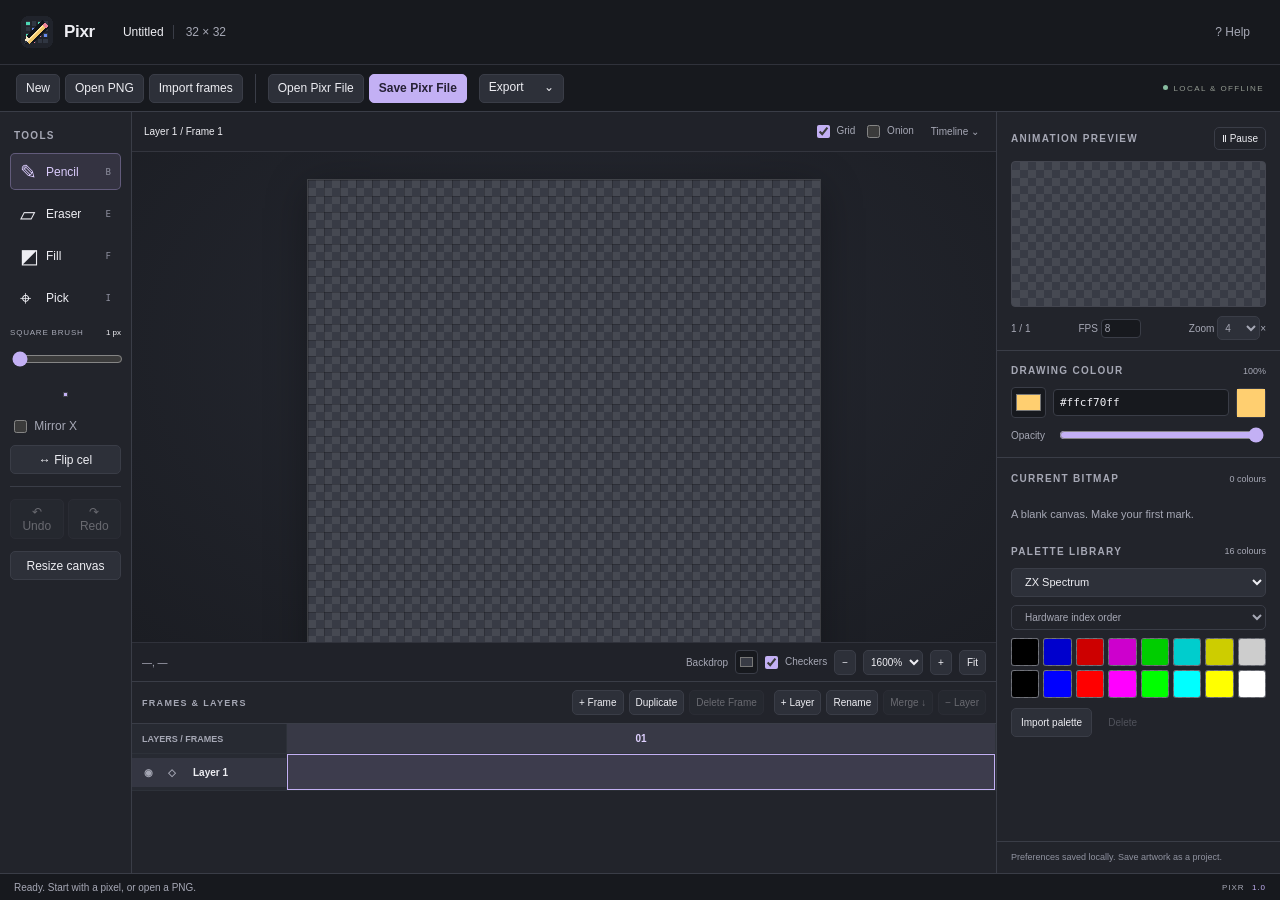
==== index.html @ 6c99c79f "pixr" ====
<!doctype html>
<html lang="en">
<head>
  <meta charset="utf-8">
  <meta name="viewport" content="width=device-width, initial-scale=1">
  <meta name="description" content="A portable, offline pixel-art and sprite-animation editor.">
  <meta name="theme-color" content="#17191e">
  <meta name="color-scheme" content="dark">
  <meta name="apple-mobile-web-app-capable" content="yes">
  <meta name="apple-mobile-web-app-title" content="Pixr">
  <meta name="apple-mobile-web-app-status-bar-style" content="black-translucent">
  <meta http-equiv="Content-Security-Policy" content="default-src 'none'; script-src 'self'; style-src 'self' 'unsafe-inline'; img-src 'self' blob: data:; manifest-src 'self'; connect-src 'none'; object-src 'none'; base-uri 'none'; form-action 'none'">
  <title>Pixr</title>
  <link rel="icon" type="image/svg+xml" href="assets/pixr-icon.svg">
  <link rel="apple-touch-icon" sizes="180x180" href="assets/apple-touch-icon.png">
  <link rel="manifest" href="manifest.webmanifest">
  <link rel="stylesheet" href="style.css">
  <script defer src="js/core.js"></script>
  <script defer src="js/palettes.js"></script>
  <script defer src="js/png.js"></script>
  <script defer src="js/files.js"></script>
  <script defer src="js/app.js"></script>
</head>
<body>
  <header class="app-header">
    <div class="brand"><img src="assets/pixr-icon.svg" width="34" height="34" alt=""><span>Pixr</span></div>
    <div class="document-title"><span id="document-name">Untitled</span><span id="dirty" title="Unsaved changes" hidden>●</span><span id="dimensions">32 × 32</span></div>
    <button id="help" class="quiet" title="Controls and keyboard shortcuts">? <span>Help</span></button>
  </header>
  <nav class="filebar" aria-label="Files and export">
    <div class="button-group"><button id="new">New</button><button id="open-png">Open PNG</button><button id="import-frames">Import frames</button></div>
    <div class="button-group"><button id="open-project" title="Open an editable Pixr file">Open Pixr File</button><button id="save-project" class="primary" title="Save this editable document as a Pixr file">Save Pixr File</button></div>
    <details class="export-menu" id="export-menu"><summary>Export <span aria-hidden="true">⌄</span></summary><div class="menu"><button id="export-png">Current frame · PNG</button><button id="export-sheet">Animation · PNG sheet</button><button id="export-palette">Selected palette · JSON</button></div></details>
    <span class="offline"><span></span>LOCAL & OFFLINE</span>
  </nav>
  <main>
    <aside class="tools panel" aria-label="Drawing tools">
      <h2>TOOLS</h2>
      <div class="tool-list" role="group" aria-label="Active tool">
        <button data-tool="pencil" title="Pencil (B)" aria-pressed="true"><span aria-hidden="true">✎</span>Pencil<kbd>B</kbd></button>
        <button data-tool="eraser" title="Eraser (E)" aria-pressed="false"><span aria-hidden="true">▱</span>Eraser<kbd>E</kbd></button>
        <button data-tool="fill" title="Flood fill (F)" aria-pressed="false"><span aria-hidden="true">◩</span>Fill<kbd>F</kbd></button>
        <button data-tool="picker" title="Eyedropper (I), or hold Alt"><span aria-hidden="true">⌖</span>Pick<kbd>I</kbd></button>
      </div>
      <label class="brush-label" for="brush">SQUARE BRUSH <output id="brush-value">1 px</output></label>
      <input id="brush" aria-label="Square brush size" type="range" min="1" max="8" value="1">
      <div class="brush-sample"><span id="brush-sample"></span></div>
      <div class="tool-options"><label><input type="checkbox" id="mirror"> Mirror X</label><button id="flip" title="Flip the active cel horizontally (H)">↔ Flip cel</button></div>
      <hr>
      <div class="undo-row"><button id="undo" title="Undo (⌘/Ctrl Z)">↶ Undo</button><button id="redo" title="Redo (⌘/Ctrl Shift Z)">↷ Redo</button></div>
      <button id="resize">Resize canvas</button>
    </aside>
    <section class="workspace" aria-label="Pixel editor">
      <div class="workspace-bar"><div class="workspace-label"><span id="cel-label">Layer 1 / Frame 1</span><span id="layer-state"></span></div><label><input type="checkbox" id="grid" checked> Grid</label><label><input type="checkbox" id="onion"> Onion</label><button id="timeline-toggle" class="quiet" aria-expanded="true">Timeline ⌄</button></div>
      <div id="stage" tabindex="0" aria-label="Drawing area. Use the mouse to paint; keyboard shortcuts are listed in Help.">
        <div id="surface" class="checker" role="img" aria-label="Pixel artwork">
          <canvas id="art" width="32" height="32"></canvas><div id="pixel-grid"></div><div id="brush-cursor" hidden></div><div id="mirror-cursor" hidden></div>
        </div>
      </div>
      <div class="viewbar"><span id="coordinates">—, —</span><span class="spacer"></span><label for="background">Backdrop</label><input type="color" id="background" value="#383b45" title="Transparency display colour"><label><input type="checkbox" id="checker" checked> Checkers</label><button id="zoom-out" title="Zoom out (−)">−</button><label class="sr-only" for="zoom">Canvas zoom</label><select id="zoom"></select><button id="zoom-in" title="Zoom in (+)">+</button><button id="fit" title="Fit canvas to editing area">Fit</button></div>
    </section>
    <aside class="inspector panel" aria-label="Preview and palettes">
      <section class="preview-panel"><div class="section-title"><h2>ANIMATION PREVIEW</h2><button id="play" aria-pressed="true" title="Play or pause (Space)">Ⅱ Pause</button></div><div id="preview-viewport" class="checker"><canvas id="preview" width="32" height="32" aria-label="Animation preview"></canvas></div><div class="preview-controls"><span id="preview-frame">1 / 1</span><label>FPS <input id="fps" type="number" min="1" max="60" value="8"></label><label>Zoom <select id="preview-zoom"><option>1</option><option>2</option><option selected>4</option><option>6</option><option>8</option><option>12</option><option>16</option></select>×</label></div></section>
      <section class="color-panel"><div class="section-title"><h2>DRAWING COLOUR</h2><span id="color-alpha">100%</span></div><div class="color-inputs"><input id="color-picker" type="color" value="#ffcf70" aria-label="Drawing colour picker"><input id="hex" type="text" value="#ffcf70ff" spellcheck="false" maxlength="9" aria-label="Hex drawing colour" title="#RGB, #RGBA, #RRGGBB or #RRGGBBAA"><span id="selected-color" class="checker"></span></div><label class="alpha-label">Opacity <input id="alpha" type="range" min="0" max="255" value="255"></label></section>
      <div class="palette-area"><section><div class="section-title"><h2>CURRENT BITMAP</h2><span id="used-count">0 colours</span></div><div id="bitmap-palette" class="swatches" aria-label="Colours in the visible frame"></div><p id="bitmap-empty" class="muted">A blank canvas. Make your first mark.</p><button id="bitmap-more" class="quiet" hidden>Show all colours</button></section>
      <section class="library"><div class="section-title"><h2>PALETTE LIBRARY</h2><span id="library-count"></span></div><label class="sr-only" for="palette-select">Palette library</label><select id="palette-select"></select><label class="sr-only" for="arrangement">Palette arrangement</label><select id="arrangement"><option value="hardware">Hardware index order</option><option value="hue">Grouped by hue</option><option value="brightness">Sorted by brightness</option></select><div id="library-palette" class="swatches" aria-label="Selected palette colours"></div><div class="palette-actions"><button id="import-palette">Import palette</button><button id="delete-palette" class="quiet">Delete</button></div></section></div>
      <p id="storage-status" class="storage-note">Projects are saved to files you control.</p>
    </aside>
    <section id="timeline" class="timeline panel" aria-label="Frames and layers"><div class="timeline-toolbar"><h2>FRAMES & LAYERS</h2><div class="button-group"><button id="add-frame">+ Frame</button><button id="duplicate-frame">Duplicate</button><button id="delete-frame" class="danger" title="Delete the selected animation frame">Delete Frame</button></div><div class="button-group"><button id="add-layer">+ Layer</button><button id="rename-layer">Rename</button><button id="merge-layer">Merge ↓</button><button id="delete-layer">− Layer</button></div></div><div id="timeline-scroll"><table id="timeline-table" aria-label="Layer and frame timeline"></table></div></section>
  </main>
  <footer class="statusbar"><span id="status" role="status" aria-live="polite">Ready. Start with a pixel, or open a PNG.</span><span>PIXR <b>1.0</b></span></footer>
  <input type="file" id="png-files" accept="image/png,.png" multiple hidden>
  <input type="file" id="project-file" accept=".pixr,.json,.pixelworkshop,application/json" hidden>
  <input type="file" id="palette-file" accept=".gpl,.json,.txt,.hex" hidden>
  <dialog id="size-dialog"><form id="size-form"><div class="dialog-heading"><h2 id="size-title">New canvas</h2><button type="button" data-close="size-dialog" class="quiet" aria-label="Close">×</button></div><p id="size-description">Start with a transparent canvas.</p><div class="size-inputs"><label>Width <input id="width" type="number" min="1" max="256" value="32" required> px</label><span>×</span><label>Height <input id="height" type="number" min="1" max="256" value="32" required> px</label></div><fieldset id="anchors" hidden><legend>Anchor artwork to</legend><div class="anchor-grid" role="group" aria-label="Canvas resize anchor"></div><p>Canvas boundaries change; pixels are never scaled.</p></fieldset><p class="muted">Each dimension can be 1–256 pixels.</p><div class="dialog-actions"><button type="button" data-close="size-dialog">Cancel</button><button class="primary" id="size-submit">Create canvas</button></div></form></dialog>
  <dialog id="message-dialog"><div class="dialog-heading"><h2 id="message-title">Pixr</h2><button data-close="message-dialog" class="quiet" aria-label="Close">×</button></div><p id="message-text"></p><div class="dialog-actions"><button data-close="message-dialog" class="primary">OK</button></div></dialog>
  <dialog id="help-dialog"><div class="dialog-heading"><h2>A little help for your pixels</h2><button data-close="help-dialog" class="quiet" aria-label="Close">×</button></div><p>Draw on the selected layer and frame. The preview loops independently while you work.</p><p><strong>PNG</strong> is a finished, flattened image. A <strong>Pixr file (.pixr)</strong> is an editable document that keeps layers, frames, animation settings, palettes and other project data.</p><dl class="shortcuts"><dt>B / E / F / I</dt><dd>Pencil / eraser / fill / eyedropper</dd><dt>Alt + click</dt><dd>Pick a visible composited pixel, including alpha</dd><dt>[ / ]</dt><dd>Smaller / larger square brush</dd><dt>Shift + drag</dt><dd>Lock horizontally or vertically from the stroke origin</dd><dt>Shift + click</dt><dd>Line from the previous pencil or eraser endpoint</dd><dt>M / G / H</dt><dd>Mirror drawing / grid / flip current cel</dd><dt>Space</dt><dd>Play or pause the animation preview</dd><dt>+ / − / 0</dt><dd>Zoom in / out / fit</dd><dt>← / →</dt><dd>Previous / next frame</dd><dt>⌘/Ctrl Z</dt><dd>Undo; Shift to redo (also Ctrl Y)</dd><dt>⌘/Ctrl S / O</dt><dd>Save / open editable Pixr file</dd></dl><p>Even brushes extend right and down: a 2 px brush at (x, y) paints (x…x+1, y…y+1). Opacity replaces pixels directly; repeated passes do not accumulate alpha.</p><p>Browser preferences are optional; your artwork is never automatically stored.</p><div class="dialog-actions"><button data-close="help-dialog" class="primary">Let’s draw</button></div></dialog>
</body>
</html>
---- style.css ----
:root {
  color-scheme:dark;
  --bg:#17191e;
  --panel:#22242b;
  --raised:#2d3039;
  --edge:#3a3d47;
  --text:#eeeef3;
  --muted:#a6a8b5;
  --accent:#c3b0f4;
  --accent-ink:#252035;
  --zoom:16px;
  font-family:-apple-system,BlinkMacSystemFont,"Segoe UI",sans-serif;
  font-size:12px
}

* {
  box-sizing:border-box
}

body {
  margin:0;
  background:var(--bg);
  color:var(--text);
  height:100vh;
  height:100dvh;
  min-height:580px;
  min-width:760px;
  display:flex;
  flex-direction:column
}

button,input,select,summary {
  font:inherit;
  color:inherit
}

button,select,summary {
  border:1px solid var(--edge);
  border-radius:5px;
  background:var(--raised);
  min-height:29px;
  padding:5px 9px;
  cursor:pointer
}

button:hover,summary:hover {
  background:#3b3d49;
  border-color:#646070
}

button:active {
  transform:translateY(1px)
}

button:disabled {
  opacity:.34;
  cursor:default;
  transform:none
}

button.primary {
  background:var(--accent);
  color:var(--accent-ink);
  border-color:var(--accent);
  font-weight:650
}

button.primary:hover {
  background:#d5c6fc
}

button.quiet {
  background:transparent;
  border-color:transparent;
  color:var(--muted)
}

input[type=number],input[type=text] {
  background:var(--bg);
  border:1px solid var(--edge);
  border-radius:4px;
  padding:6px;
  min-width:0
}

input[type=checkbox] {
  accent-color:var(--accent);
  vertical-align:middle;
  margin:0 4px 0 0
}

input[type=range] {
  accent-color:var(--accent);
  width:100%;
  cursor:pointer
}

input[type=color] {
  width:32px;
  height:28px;
  padding:2px;
  border:1px solid var(--edge);
  border-radius:4px;
  background:var(--bg);
  cursor:pointer
}

label {
  color:var(--muted)
}

h2 {
  font-size:10px;
  letter-spacing:1.3px;
  margin:0;
  font-weight:650;
  color:var(--muted)
}

p {
  line-height:1.6
}

button:focus-visible,input:focus-visible,select:focus-visible,summary:focus-visible,#stage:focus-visible {
  outline:2px solid var(--accent);
  outline-offset:2px
}

[hidden] {
  display:none!important
}

.sr-only {
  position:absolute;
  width:1px;
  height:1px;
  padding:0;
  overflow:hidden;
  clip:rect(0,0,0,0);
  white-space:nowrap
}

.app-header {
  height:65px;
  flex-shrink:0;
  display:flex;
  align-items:center;
  padding:0 20px;
  gap:28px;
  border-bottom:1px solid #30323b
}

.brand {
  display:flex;
  gap:10px;
  align-items:center;
  font-size:17px;
  font-weight:650;
  letter-spacing:-.3px;
  white-space:nowrap
}

.brand img {
  width:34px;
  height:34px;
  display:block;
  image-rendering:pixelated
}

.document-title {
  display:flex;
  align-items:center;
  gap:9px;
  min-width:0;
  flex:1
}

.document-title #document-name {
  max-width:240px;
  overflow:hidden;
  text-overflow:ellipsis;
  white-space:nowrap
}

.document-title #dimensions {
  color:var(--muted);
  border-left:1px solid var(--edge);
  padding-left:12px
}

.document-title #dirty {
  color:#e8c57a;
  font-size:9px
}

.filebar {
  height:47px;
  flex-shrink:0;
  display:flex;
  align-items:center;
  gap:12px;
  padding:0 16px;
  border-bottom:1px solid var(--edge)
}

.button-group {
  display:flex;
  gap:5px
}

.filebar .button-group+.button-group {
  border-left:1px solid var(--edge);
  padding-left:12px
}

.offline {
  margin-left:auto;
  color:#939a91;
  font-size:8px;
  letter-spacing:1.4px;
  white-space:nowrap
}

.offline>span {
  display:inline-block;
  width:5px;
  height:5px;
  border-radius:50%;
  background:#88bca0;
  margin:0 6px 1px 0
}

.export-menu {
  position:relative
}

.export-menu summary {
  list-style:none;
  min-width:85px
}

.export-menu summary::-webkit-details-marker {
  display:none
}

.export-menu summary span {
  float:right
}

.menu {
  position:absolute;
  top:35px;
  right:0;
  z-index:10;
  width:220px;
  padding:6px;
  border:1px solid var(--edge);
  background:var(--panel);
  border-radius:6px;
  box-shadow:0 8px 25px #0006
}

.menu button {
  width:100%;
  text-align:left;
  border:0;
  background:transparent
}

main {
  display:grid;
  grid-template-columns:132px minmax(0,1fr) 284px;
  grid-template-rows:minmax(150px,1fr) auto;
  flex:1;
  min-height:0
}

.panel {
  background:var(--panel)
}

.tools {
  grid-column:1;
  grid-row:1/3;
  border-right:1px solid var(--edge);
  padding:18px 10px 12px;
  display:flex;
  flex-direction:column;
  overflow:auto;
  gap:12px
}

.tools h2 {
  padding-left:4px
}

.tool-list {
  display:flex;
  flex-direction:column;
  gap:5px
}

.tool-list button {
  display:flex;
  align-items:center;
  text-align:left;
  gap:8px;
  min-height:37px;
  background:transparent;
  border-color:transparent
}

.tool-list button>span {
  font-size:20px;
  width:18px;
  line-height:1
}

.tool-list button[aria-pressed=true] {
  background:#c3b0f41c;
  border-color:#c3b0f453;
  color:#dacbfc
}

.tool-list kbd {
  margin-left:auto;
  color:#8f91a0;
  font-size:9px
}

.brush-label {
  font-size:8px;
  letter-spacing:.8px;
  display:flex;
  justify-content:space-between
}

.brush-label output {
  color:var(--text);
  letter-spacing:0
}

.brush-sample {
  height:26px;
  display:flex;
  justify-content:center;
  align-items:center
}

.brush-sample span {
  background:var(--accent);
  box-shadow:0 0 0 1px #ffffff22
}

.tool-options {
  display:flex;
  flex-direction:column;
  gap:12px
}

.tool-options label {
  padding-left:4px
}

.undo-row {
  display:flex;
  gap:4px;
  flex-wrap:wrap
}

.undo-row button {
  flex:1;
  padding:5px
}

.tools hr {
  border:0;
  border-top:1px solid var(--edge);
  width:100%;
  margin:0
}

.tool-hint {
  font-size:10px;
  color:#9194a3;
  padding:0 4px;
  line-height:1.6;
  margin:2px 0
}

.readme-link {
  color:var(--muted);
  font-size:10px;
  text-decoration:none;
  margin-top:auto;
  padding:4px
}

.workspace {
  grid-column:2;
  grid-row:1;
  min-height:0;
  min-width:0;
  display:flex;
  flex-direction:column
}

.workspace-bar {
  display:flex;
  align-items:center;
  gap:12px;
  min-height:40px;
  flex-shrink:0;
  padding:5px 12px;
  background:#202229;
  border-bottom:1px solid #33353e;
  font-size:10px
}

.workspace-label {
  display:flex;
  gap:6px;
  min-width:0;
  flex:1;
  overflow:hidden;
  white-space:nowrap
}

.workspace-label #cel-label {
  overflow:hidden;
  text-overflow:ellipsis
}

.workspace-label #layer-state {
  color:#e8c57a
}

.workspace-bar label {
  white-space:nowrap
}

.workspace-bar button {
  font-size:10px;
  white-space:nowrap;
  padding:4px
}

.viewbar {
  display:flex;
  align-items:center;
  gap:7px;
  padding:6px 10px;
  min-height:39px;
  flex-shrink:0;
  border-top:1px solid #30323b;
  background:#202229;
  font-size:10px
}

.viewbar input[type=color] {
  width:23px;
  height:24px
}

.viewbar button {
  padding:3px 7px;
  min-height:25px
}

.viewbar select {
  min-height:25px;
  padding:3px
}

.spacer {
  flex:1
}

#coordinates {
  min-width:45px;
  color:var(--muted);
  font-variant-numeric:tabular-nums
}

#stage {
  flex:1;
  min-height:0;
  overflow:auto;
  position:relative;
  display:grid;
  padding:28px;
  background:radial-gradient(ellipse at 50% 40%,#262932,#1b1d23);
  overscroll-behavior:contain
}

#surface {
  position:relative;
  align-self:center;
  justify-self:center;
  flex-shrink:0;
  box-shadow:0 0 0 1px #ffffff28,0 8px 40px #0005;
  touch-action:none;
  user-select:none;
  cursor:crosshair
}

canvas {
  image-rendering:pixelated;
  image-rendering:crisp-edges
}

#art {
  display:block;
  width:100%;
  height:100%;
  image-rendering:pixelated;
  pointer-events:none
}

#pixel-grid {
  position:absolute;
  inset:0;
  pointer-events:none;
  background-image:linear-gradient(to right,#0003 1px,transparent 1px),linear-gradient(to bottom,#0003 1px,transparent 1px);
  background-size:var(--zoom) var(--zoom)
}

.checker {
  background-color:var(--backdrop,#383b45);
  background-image:conic-gradient(#ffffff12 25%,transparent 0 50%,#ffffff12 0 75%,transparent 0);
  background-size:16px 16px
}

#brush-cursor,#mirror-cursor {
  position:absolute;
  pointer-events:none;
  border:1px solid white;
  box-shadow:0 0 0 1px #000;
  z-index:2
}

#mirror-cursor {
  border-style:dashed
}

.inspector {
  grid-column:3;
  grid-row:1/3;
  border-left:1px solid var(--edge);
  display:flex;
  flex-direction:column;
  min-height:0
}

.preview-panel {
  padding:15px 14px 10px;
  border-bottom:1px solid var(--edge);
  flex-shrink:0
}

.section-title {
  display:flex;
  justify-content:space-between;
  align-items:center;
  margin-bottom:11px;
  gap:5px
}

.section-title>span {
  font-size:9px;
  color:var(--muted)
}

.section-title button {
  min-height:23px;
  font-size:10px;
  padding:3px 7px;
  background:transparent
}

#preview-viewport {
  height:146px;
  overflow:auto;
  display:grid;
  border:1px solid #444650;
  border-radius:4px
}

#preview {
  align-self:center;
  justify-self:center;
  display:block
}

.preview-controls {
  display:flex;
  justify-content:space-between;
  align-items:center;
  gap:6px;
  margin-top:9px;
  font-size:10px;
  color:var(--muted)
}

.preview-controls input {
  width:40px;
  padding:3px
}

.preview-controls select {
  padding:3px;
  min-height:24px;
  width:43px
}

.color-panel {
  padding:14px;
  border-bottom:1px solid var(--edge);
  flex-shrink:0
}

.color-inputs {
  display:flex;
  gap:7px;
  align-items:center
}

.color-inputs input[type=color] {
  height:31px;
  width:35px
}

.color-inputs input[type=text] {
  width:115px;
  font-family:ui-monospace,monospace;
  font-size:11px;
  flex:1
}

#selected-color {
  width:30px;
  height:30px;
  border:1px solid var(--edge);
  border-radius:4px;
  position:relative
}

#selected-color::after {
  content:"";
  position:absolute;
  inset:0;
  background:var(--color)
}

.alpha-label {
  display:flex;
  align-items:center;
  gap:12px;
  margin-top:9px;
  font-size:10px
}

.alpha-label input {
  height:12px
}

.palette-area {
  overflow-y:auto;
  min-height:0;
  padding:15px 14px;
  flex:1
}

.palette-area section+section {
  margin-top:22px
}

.muted {
  color:var(--muted);
  font-size:11px
}

.swatches {
  display:grid;
  grid-template-columns:repeat(8,minmax(0,1fr));
  gap:4px;
  align-content:start
}

.swatch {
  aspect-ratio:1;
  min-height:0;
  border:1px solid #ffffff1c;
  border-radius:3px;
  position:relative;
  padding:0;
  background-color:#52545d;
  background-image:conic-gradient(#ffffff18 25%,transparent 0 50%,#ffffff18 0 75%,transparent 0);
  background-size:8px 8px
}

.swatch::before {
  content:"";
  position:absolute;
  inset:0;
  background:var(--color);
  border-radius:2px
}

.swatch[aria-pressed=true] {
  outline:2px solid var(--accent);
  outline-offset:1px
}

.swatch:hover {
  outline:1px solid white;
  z-index:1
}

.library select {
  width:100%;
  margin-bottom:8px;
  font-size:11px
}

.library #arrangement {
  background:transparent;
  color:var(--muted);
  font-size:10px;
  min-height:25px
}

.palette-actions {
  display:flex;
  gap:6px;
  margin-top:10px
}

.palette-actions button {
  font-size:10px
}

.storage-note {
  margin:0;
  padding:9px 14px;
  font-size:9px;
  color:#9093a0;
  border-top:1px solid var(--edge);
  line-height:1.5
}

.timeline {
  grid-column:2;
  grid-row:2;
  border-top:1px solid var(--edge);
  min-width:0;
  height:192px;
  display:flex;
  flex-direction:column
}

.timeline-toolbar {
  display:flex;
  align-items:center;
  padding:8px 10px;
  gap:10px;
  flex-shrink:0;
  flex-wrap:wrap
}

.timeline-toolbar h2 {
  font-size:9px;
  margin-right:auto
}

.timeline-toolbar button {
  font-size:10px;
  min-height:25px;
  padding:4px 6px
}

#timeline-scroll {
  overflow:auto;
  flex:1;
  min-height:0;
  border-top:1px solid var(--edge)
}

#timeline-table {
  border-collapse:separate;
  border-spacing:0;
  min-width:100%;
  font-size:10px
}

#timeline-table th,#timeline-table td {
  padding:0;
  border-right:1px solid #3a3d4760;
  border-bottom:1px solid #3a3d4760;
  text-align:center;
  height:36px
}

#timeline-table thead th {
  position:sticky;
  top:0;
  z-index:2;
  background:#2a2d35;
  height:29px
}

#timeline-table tr>th:first-child {
  position:sticky;
  left:0;
  z-index:2;
  background:#272a32;
  min-width:155px;
  width:155px;
  max-width:200px;
  text-align:left
}

#timeline-table thead th:first-child {
  z-index:3;
  padding:7px 10px;
  font-size:9px;
  color:var(--muted)
}

#timeline-table button {
  border:0;
  border-radius:0;
  background:transparent;
  font-size:10px;
  min-height:29px
}

#timeline-table .frame-heading {
  width:100%;
  min-width:48px;
  color:var(--muted)
}

#timeline-table .frame-heading.active {
  background:#c3b0f417;
  color:#dfd1ff
}

#timeline-table .layer-heading {
  display:flex;
  align-items:center;
  max-width:200px;
  padding:0 4px
}

#timeline-table .layer-name {
  flex:1;
  overflow:hidden;
  text-overflow:ellipsis;
  white-space:nowrap;
  text-align:left;
  max-width:115px
}

#timeline-table .layer-heading.active {
  background:#c3b0f415
}

#timeline-table .visibility,#timeline-table .locking {
  padding:4px;
  width:24px;
  color:var(--muted)
}

#timeline-table .cel {
  display:flex;
  align-items:center;
  justify-content:center;
  width:100%;
  min-width:48px;
  height:36px
}

#timeline-table .cel.active {
  background:#c3b0f42b;
  box-shadow:inset 0 0 0 1px var(--accent)
}

#timeline-table .cel canvas {
  max-width:28px;
  max-height:28px;
  object-fit:contain;
  image-rendering:pixelated
}

.statusbar {
  height:27px;
  padding:0 14px;
  display:flex;
  align-items:center;
  justify-content:space-between;
  gap:20px;
  flex-shrink:0;
  color:var(--muted);
  font-size:10px;
  border-top:1px solid var(--edge)
}

.statusbar>span:first-child {
  overflow:hidden;
  white-space:nowrap;
  text-overflow:ellipsis
}

.statusbar>span:last-child {
  font-size:8px;
  letter-spacing:1px;
  white-space:nowrap
}

.statusbar b {
  color:var(--accent);
  font-weight:400;
  margin-left:4px
}

dialog {
  border:1px solid #55515f;
  border-radius:10px;
  background:#262831;
  color:var(--text);
  width:min(510px,90vw);
  max-height:90vh;
  padding:23px;
  box-shadow:0 20px 100px #0008
}

dialog::backdrop {
  background:#0a0b10a8
}

.dialog-heading {
  display:flex;
  align-items:center;
  justify-content:space-between;
  margin-bottom:8px
}

.dialog-heading h2 {
  font-size:18px;
  letter-spacing:-.2px;
  color:var(--text)
}

.dialog-heading button {
  font-size:20px
}

.dialog-actions {
  display:flex;
  justify-content:flex-end;
  gap:8px;
  margin-top:22px
}

.size-inputs {
  display:flex;
  gap:15px;
  align-items:center;
  margin:20px 0
}

.size-inputs label {
  display:flex;
  align-items:center;
  gap:7px
}

.size-inputs input {
  width:68px
}

fieldset {
  border:1px solid var(--edge);
  border-radius:6px;
  margin:15px 0;
  padding:12px
}

legend {
  color:var(--muted);
  padding:0 7px
}

.anchor-grid {
  display:grid;
  grid-template-columns:repeat(3,35px);
  justify-content:center;
  gap:5px
}

.anchor-grid button {
  height:32px
}

.anchor-grid button[aria-pressed=true] {
  background:var(--accent);
  color:var(--accent-ink)
}

fieldset p {
  font-size:10px;
  text-align:center;
  color:var(--muted);
  margin-bottom:0
}

.shortcuts {
  display:grid;
  grid-template-columns:125px 1fr;
  gap:9px;
  font-size:11px
}

.shortcuts dt {
  color:var(--accent)
}

.shortcuts dd {
  margin:0;
  color:var(--muted)
}

#message-text {
  white-space:pre-wrap;
  overflow-wrap:anywhere
}

@media(max-width:1120px) {
  main {
    grid-template-columns:115px minmax(0,1fr) 258px
  }

  .app-header {
    gap:20px;
    padding:0 15px
  }

  .offline {
    display:none
  }

  .timeline-toolbar {
    gap:6px
  }

  .timeline-toolbar h2 {
    width:100%;
    font-size:8px
  }

  .timeline {
    height:180px
  }

  .viewbar {
    gap:5px;
    padding:5px
  }

  .viewbar label {
    font-size:9px
  }

  .tool-list button {
    gap:6px;
    padding:5px
  }

  .tool-list kbd {
    display:none
  }

  .workspace-bar {
    gap:8px;
    padding:5px 8px
  }

  .preview-panel,.color-panel,.palette-area {
    padding-left:12px;
    padding-right:12px
  }

}

@media(max-height:760px) {
  .app-header {
    height:55px
  }

  .filebar {
    height:42px
  }

  .tools {
    gap:10px;
    padding-top:14px
  }

  .tool-hint {
    display:none
  }

  #preview-viewport {
    height:105px
  }

  .preview-panel {
    padding-top:12px
  }

  .timeline {
    height:150px
  }

  .color-panel {
    padding-top:10px;
    padding-bottom:10px
  }

  .section-title {
    margin-bottom:8px
  }

  .storage-note {
    font-size:8px
  }

  .palette-area {
    padding-top:12px
  }

}
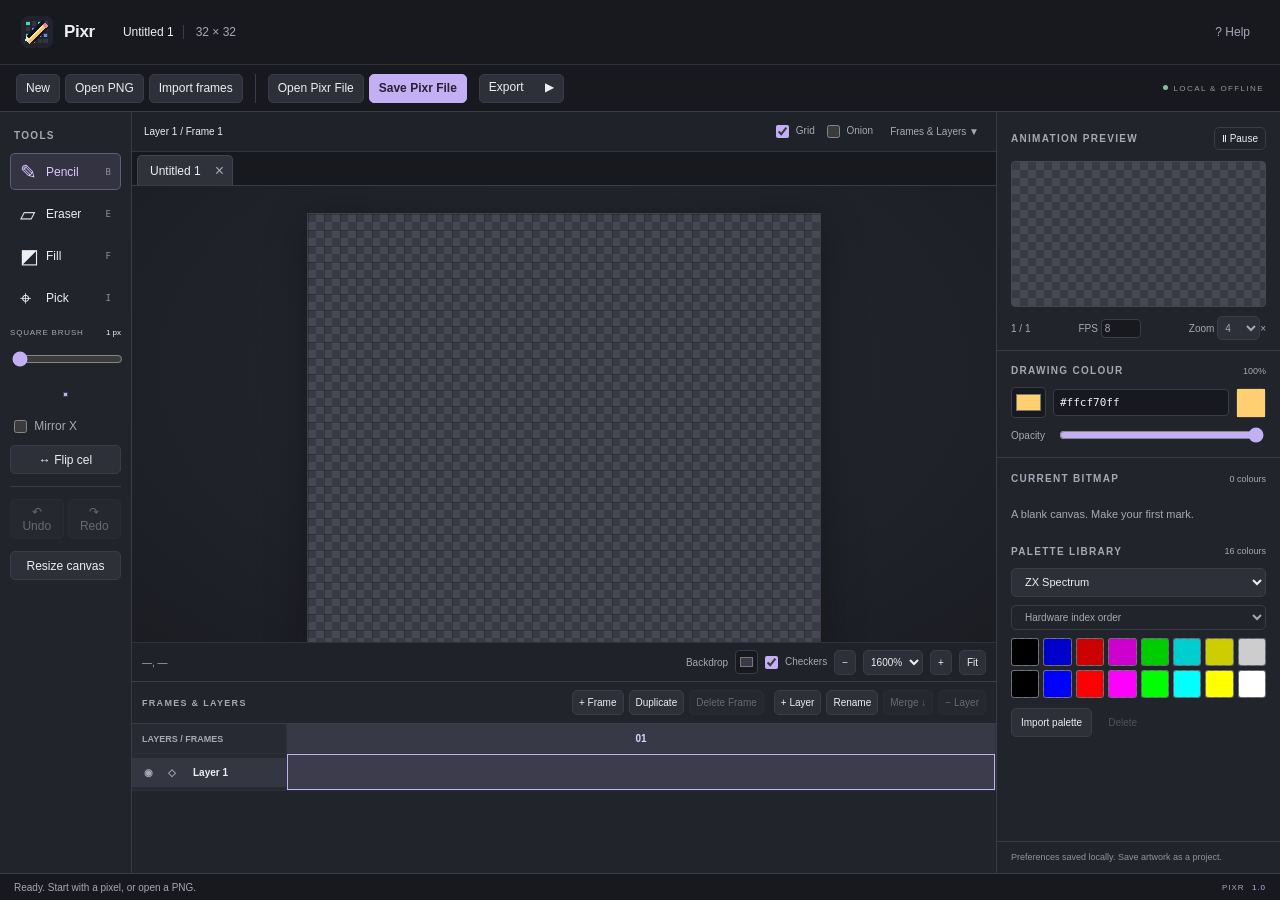
==== commit 0b0652fd: "multiple files" ====
--- a/index.html
+++ b/index.html
@@ -30,7 +30,7 @@
   <nav class="filebar" aria-label="Files and export">
     <div class="button-group"><button id="new">New</button><button id="open-png">Open PNG</button><button id="import-frames">Import frames</button></div>
     <div class="button-group"><button id="open-project" title="Open an editable Pixr file">Open Pixr File</button><button id="save-project" class="primary" title="Save this editable document as a Pixr file">Save Pixr File</button></div>
-    <details class="export-menu" id="export-menu"><summary>Export <span aria-hidden="true">⌄</span></summary><div class="menu"><button id="export-png">Current frame · PNG</button><button id="export-sheet">Animation · PNG sheet</button><button id="export-palette">Selected palette · JSON</button></div></details>
+    <details class="export-menu" id="export-menu"><summary>Export <span class="closed" aria-hidden="true">▶</span><span class="opened" aria-hidden="true">▼</span></summary><div class="menu"><button id="export-png">Current frame · PNG</button><button id="export-sheet">Animation · PNG sheet</button><button id="export-palette">Selected palette · JSON</button></div></details>
     <span class="offline"><span></span>LOCAL & OFFLINE</span>
   </nav>
   <main>
@@ -51,7 +51,8 @@
       <button id="resize">Resize canvas</button>
     </aside>
     <section class="workspace" aria-label="Pixel editor">
-      <div class="workspace-bar"><div class="workspace-label"><span id="cel-label">Layer 1 / Frame 1</span><span id="layer-state"></span></div><label><input type="checkbox" id="grid" checked> Grid</label><label><input type="checkbox" id="onion"> Onion</label><button id="timeline-toggle" class="quiet" aria-expanded="true">Timeline ⌄</button></div>
+      <div class="workspace-bar"><div class="workspace-label"><span id="cel-label">Layer 1 / Frame 1</span><span id="layer-state"></span></div><label><input type="checkbox" id="grid" checked> Grid</label><label><input type="checkbox" id="onion"> Onion</label><button id="timeline-toggle" class="quiet" aria-expanded="true">Frames &amp; Layers ▼</button></div>
+      <nav id="document-tabs" class="document-tabs" role="tablist" aria-label="Open documents"></nav>
       <div id="stage" tabindex="0" aria-label="Drawing area. Use the mouse to paint; keyboard shortcuts are listed in Help.">
         <div id="surface" class="checker" role="img" aria-label="Pixel artwork">
           <canvas id="art" width="32" height="32"></canvas><div id="pixel-grid"></div><div id="brush-cursor" hidden></div><div id="mirror-cursor" hidden></div>
@@ -70,10 +71,11 @@
   </main>
   <footer class="statusbar"><span id="status" role="status" aria-live="polite">Ready. Start with a pixel, or open a PNG.</span><span>PIXR <b>1.0</b></span></footer>
   <input type="file" id="png-files" accept="image/png,.png" multiple hidden>
-  <input type="file" id="project-file" accept=".pixr,.json,.pixelworkshop,application/json" hidden>
+  <input type="file" id="project-file" accept=".pixr,.json,.pixelworkshop,application/json" multiple hidden>
   <input type="file" id="palette-file" accept=".gpl,.json,.txt,.hex" hidden>
   <dialog id="size-dialog"><form id="size-form"><div class="dialog-heading"><h2 id="size-title">New canvas</h2><button type="button" data-close="size-dialog" class="quiet" aria-label="Close">×</button></div><p id="size-description">Start with a transparent canvas.</p><div class="size-inputs"><label>Width <input id="width" type="number" min="1" max="256" value="32" required> px</label><span>×</span><label>Height <input id="height" type="number" min="1" max="256" value="32" required> px</label></div><fieldset id="anchors" hidden><legend>Anchor artwork to</legend><div class="anchor-grid" role="group" aria-label="Canvas resize anchor"></div><p>Canvas boundaries change; pixels are never scaled.</p></fieldset><p class="muted">Each dimension can be 1–256 pixels.</p><div class="dialog-actions"><button type="button" data-close="size-dialog">Cancel</button><button class="primary" id="size-submit">Create canvas</button></div></form></dialog>
+  <dialog id="close-dialog" class="close-dialog"><div class="dialog-heading"><h2>Unsaved changes</h2></div><p>Save changes to <strong id="close-document-name"></strong> before closing?</p><div class="dialog-actions"><button data-choice="cancel">Cancel</button><button data-choice="discard" class="danger">Discard</button><button data-choice="save" class="primary">Save</button></div></dialog>
   <dialog id="message-dialog"><div class="dialog-heading"><h2 id="message-title">Pixr</h2><button data-close="message-dialog" class="quiet" aria-label="Close">×</button></div><p id="message-text"></p><div class="dialog-actions"><button data-close="message-dialog" class="primary">OK</button></div></dialog>
-  <dialog id="help-dialog"><div class="dialog-heading"><h2>A little help for your pixels</h2><button data-close="help-dialog" class="quiet" aria-label="Close">×</button></div><p>Draw on the selected layer and frame. The preview loops independently while you work.</p><p><strong>PNG</strong> is a finished, flattened image. A <strong>Pixr file (.pixr)</strong> is an editable document that keeps layers, frames, animation settings, palettes and other project data.</p><dl class="shortcuts"><dt>B / E / F / I</dt><dd>Pencil / eraser / fill / eyedropper</dd><dt>Alt + click</dt><dd>Pick a visible composited pixel, including alpha</dd><dt>[ / ]</dt><dd>Smaller / larger square brush</dd><dt>Shift + drag</dt><dd>Lock horizontally or vertically from the stroke origin</dd><dt>Shift + click</dt><dd>Line from the previous pencil or eraser endpoint</dd><dt>M / G / H</dt><dd>Mirror drawing / grid / flip current cel</dd><dt>Space</dt><dd>Play or pause the animation preview</dd><dt>+ / − / 0</dt><dd>Zoom in / out / fit</dd><dt>← / →</dt><dd>Previous / next frame</dd><dt>⌘/Ctrl Z</dt><dd>Undo; Shift to redo (also Ctrl Y)</dd><dt>⌘/Ctrl S / O</dt><dd>Save / open editable Pixr file</dd></dl><p>Even brushes extend right and down: a 2 px brush at (x, y) paints (x…x+1, y…y+1). Opacity replaces pixels directly; repeated passes do not accumulate alpha.</p><p>Browser preferences are optional; your artwork is never automatically stored.</p><div class="dialog-actions"><button data-close="help-dialog" class="primary">Let’s draw</button></div></dialog>
+  <dialog id="help-dialog"><div class="dialog-heading"><h2>A little help for your pixels</h2><button data-close="help-dialog" class="quiet" aria-label="Close">×</button></div><p>Draw on the selected layer and frame. The preview loops independently while you work.</p><p><strong>PNG</strong> is a finished, flattened image. A <strong>Pixr file (.pixr)</strong> is an editable document that keeps layers, frames, animation settings, palettes and other project data.</p><dl class="shortcuts"><dt>B / E / F / I</dt><dd>Pencil / eraser / fill / eyedropper</dd><dt>Alt + click</dt><dd>Pick a visible composited pixel, including alpha</dd><dt>[ / ]</dt><dd>Smaller / larger square brush</dd><dt>Shift + drag</dt><dd>Lock horizontally or vertically from the stroke origin</dd><dt>Shift + click</dt><dd>Line from the previous pencil or eraser endpoint</dd><dt>M / G / H</dt><dd>Mirror drawing / grid / flip current cel</dd><dt>Space</dt><dd>Play or pause the animation preview</dd><dt>+ / − / 0</dt><dd>Zoom in / out / fit</dd><dt>← / →</dt><dd>Previous / next frame</dd><dt>⌘/Ctrl Z</dt><dd>Undo; Shift to redo (also Ctrl Y)</dd><dt>⌘/Ctrl O / S</dt><dd>Open / save active document</dd><dt>Native app: ⌘ N / W</dt><dd>New / close document</dd><dt>Native app: Ctrl + Tab</dt><dd>Next document; Ctrl + Shift + Tab goes to previous</dd></dl><p>Even brushes extend right and down: a 2 px brush at (x, y) paints (x…x+1, y…y+1). Opacity replaces pixels directly; repeated passes do not accumulate alpha.</p><p>Browser preferences are optional; your artwork is never automatically stored.</p><div class="dialog-actions"><button data-close="help-dialog" class="primary">Let’s draw</button></div></dialog>
 </body>
 </html>
--- a/style.css
+++ b/style.css
@@ -247,6 +247,10 @@
   float:right
 }
 
+.export-menu summary .opened { display:none; }
+.export-menu[open] summary .closed { display:none; }
+.export-menu[open] summary .opened { display:inline; }
+
 .menu {
   position:absolute;
   top:35px;
@@ -1141,3 +1145,49 @@
   }
 
 }
+
+.document-tabs {
+  display:flex;
+  align-items:stretch;
+  gap:4px;
+  min-height:34px;
+  max-width:100%;
+  overflow-x:auto;
+  overflow-y:hidden;
+  padding:3px 5px 0;
+  border-bottom:1px solid var(--edge);
+  scrollbar-width:thin
+}
+.document-tab {
+  display:flex;
+  align-items:center;
+  gap:5px;
+  flex:0 0 auto;
+  max-width:220px;
+  min-width:84px;
+  padding:0 6px 0 10px;
+  border:1px solid transparent;
+  border-bottom:0;
+  border-radius:5px 5px 0 0;
+  background:#22242c;
+  color:var(--muted)
+}
+.document-tab.active {
+  background:#30323b;
+  color:var(--text);
+  border-color:#424550
+}
+.document-tab button { border:0; background:transparent; padding:5px 2px; }
+.document-tab .tab-select {
+  min-width:0;
+  flex:1;
+  overflow:hidden;
+  text-overflow:ellipsis;
+  white-space:nowrap;
+  text-align:left;
+  color:inherit
+}
+.document-tab .tab-dirty { color:#e8c57a; font-size:9px; }
+.document-tab .tab-close { color:var(--muted); font-size:16px; line-height:1; }
+.document-tab .tab-close:hover { color:var(--text); }
+.close-dialog { max-width:420px; }
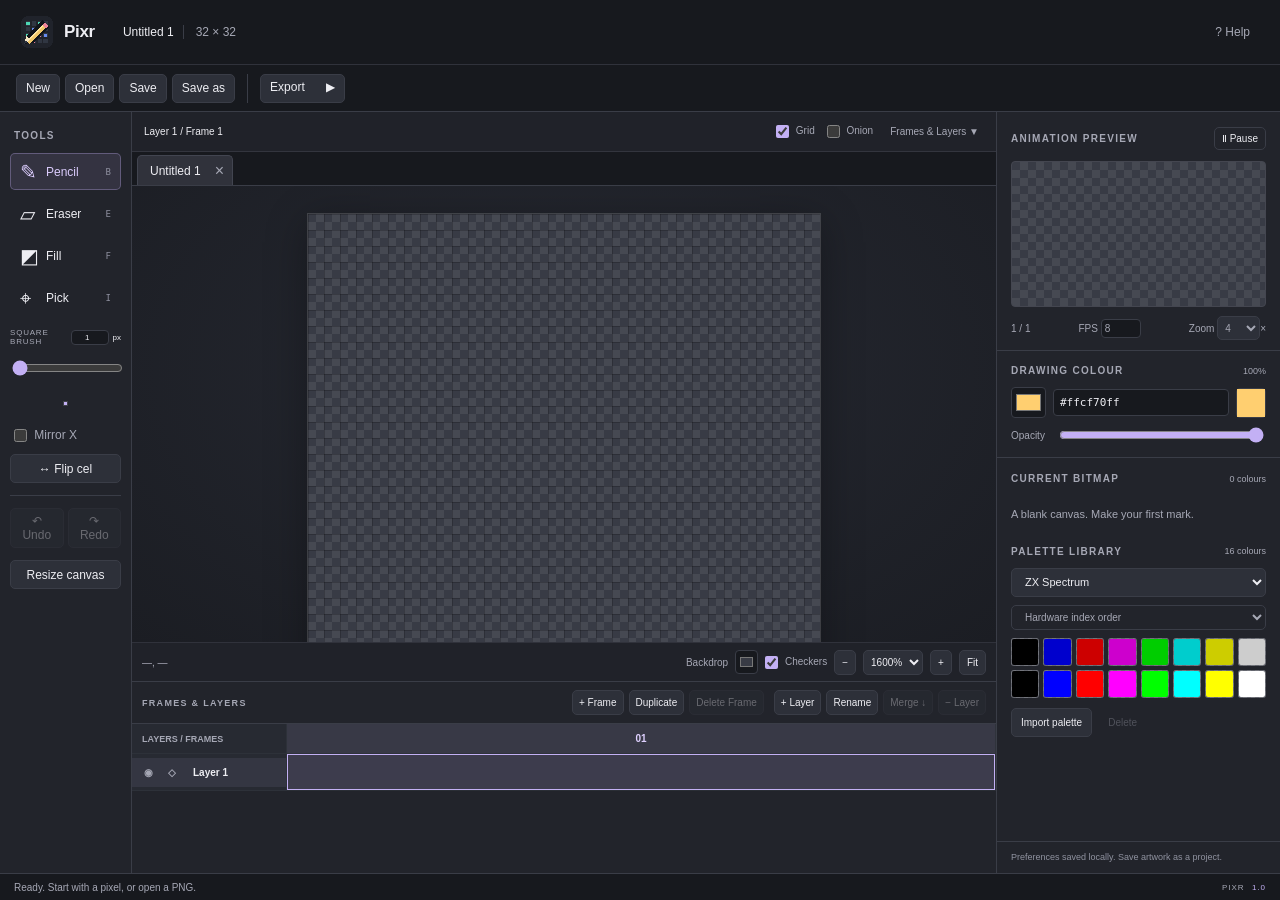
==== commit baa3013d: "fixes" ====
--- a/index.html
+++ b/index.html
@@ -28,10 +28,8 @@
     <button id="help" class="quiet" title="Controls and keyboard shortcuts">? <span>Help</span></button>
   </header>
   <nav class="filebar" aria-label="Files and export">
-    <div class="button-group"><button id="new">New</button><button id="open-png">Open PNG</button><button id="import-frames">Import frames</button></div>
-    <div class="button-group"><button id="open-project" title="Open an editable Pixr file">Open Pixr File</button><button id="save-project" class="primary" title="Save this editable document as a Pixr file">Save Pixr File</button></div>
-    <details class="export-menu" id="export-menu"><summary>Export <span class="closed" aria-hidden="true">▶</span><span class="opened" aria-hidden="true">▼</span></summary><div class="menu"><button id="export-png">Current frame · PNG</button><button id="export-sheet">Animation · PNG sheet</button><button id="export-palette">Selected palette · JSON</button></div></details>
-    <span class="offline"><span></span>LOCAL & OFFLINE</span>
+    <div class="button-group"><button id="new">New</button><button id="open-files">Open</button><button id="save-project">Save</button><button id="save-as">Save as</button></div>
+    <details class="export-menu" id="export-menu"><summary>Export <span class="closed" aria-hidden="true">▶</span><span class="opened" aria-hidden="true">▼</span></summary><div class="menu"><button id="export-png">Current frame</button><button id="export-sheet">Animation sheet</button><button id="export-palette">Palette</button></div></details>
   </nav>
   <main>
     <aside class="tools panel" aria-label="Drawing tools">
@@ -42,7 +40,7 @@
         <button data-tool="fill" title="Flood fill (F)" aria-pressed="false"><span aria-hidden="true">◩</span>Fill<kbd>F</kbd></button>
         <button data-tool="picker" title="Eyedropper (I), or hold Alt"><span aria-hidden="true">⌖</span>Pick<kbd>I</kbd></button>
       </div>
-      <label class="brush-label" for="brush">SQUARE BRUSH <output id="brush-value">1 px</output></label>
+      <div class="brush-label"><label for="brush">SQUARE BRUSH</label><span class="brush-size-value"><input id="brush-number" type="number" min="1" max="8" step="1" value="1" aria-label="Brush size in pixels"><span>px</span></span></div>
       <input id="brush" aria-label="Square brush size" type="range" min="1" max="8" value="1">
       <div class="brush-sample"><span id="brush-sample"></span></div>
       <div class="tool-options"><label><input type="checkbox" id="mirror"> Mirror X</label><button id="flip" title="Flip the active cel horizontally (H)">↔ Flip cel</button></div>
@@ -70,12 +68,11 @@
     <section id="timeline" class="timeline panel" aria-label="Frames and layers"><div class="timeline-toolbar"><h2>FRAMES & LAYERS</h2><div class="button-group"><button id="add-frame">+ Frame</button><button id="duplicate-frame">Duplicate</button><button id="delete-frame" class="danger" title="Delete the selected animation frame">Delete Frame</button></div><div class="button-group"><button id="add-layer">+ Layer</button><button id="rename-layer">Rename</button><button id="merge-layer">Merge ↓</button><button id="delete-layer">− Layer</button></div></div><div id="timeline-scroll"><table id="timeline-table" aria-label="Layer and frame timeline"></table></div></section>
   </main>
   <footer class="statusbar"><span id="status" role="status" aria-live="polite">Ready. Start with a pixel, or open a PNG.</span><span>PIXR <b>1.0</b></span></footer>
-  <input type="file" id="png-files" accept="image/png,.png" multiple hidden>
-  <input type="file" id="project-file" accept=".pixr,.json,.pixelworkshop,application/json" multiple hidden>
+  <input type="file" id="open-files-input" accept="image/png,.png,.pixr,.json,.pixelworkshop,application/json" multiple hidden>
   <input type="file" id="palette-file" accept=".gpl,.json,.txt,.hex" hidden>
   <dialog id="size-dialog"><form id="size-form"><div class="dialog-heading"><h2 id="size-title">New canvas</h2><button type="button" data-close="size-dialog" class="quiet" aria-label="Close">×</button></div><p id="size-description">Start with a transparent canvas.</p><div class="size-inputs"><label>Width <input id="width" type="number" min="1" max="256" value="32" required> px</label><span>×</span><label>Height <input id="height" type="number" min="1" max="256" value="32" required> px</label></div><fieldset id="anchors" hidden><legend>Anchor artwork to</legend><div class="anchor-grid" role="group" aria-label="Canvas resize anchor"></div><p>Canvas boundaries change; pixels are never scaled.</p></fieldset><p class="muted">Each dimension can be 1–256 pixels.</p><div class="dialog-actions"><button type="button" data-close="size-dialog">Cancel</button><button class="primary" id="size-submit">Create canvas</button></div></form></dialog>
   <dialog id="close-dialog" class="close-dialog"><div class="dialog-heading"><h2>Unsaved changes</h2></div><p>Save changes to <strong id="close-document-name"></strong> before closing?</p><div class="dialog-actions"><button data-choice="cancel">Cancel</button><button data-choice="discard" class="danger">Discard</button><button data-choice="save" class="primary">Save</button></div></dialog>
   <dialog id="message-dialog"><div class="dialog-heading"><h2 id="message-title">Pixr</h2><button data-close="message-dialog" class="quiet" aria-label="Close">×</button></div><p id="message-text"></p><div class="dialog-actions"><button data-close="message-dialog" class="primary">OK</button></div></dialog>
-  <dialog id="help-dialog"><div class="dialog-heading"><h2>A little help for your pixels</h2><button data-close="help-dialog" class="quiet" aria-label="Close">×</button></div><p>Draw on the selected layer and frame. The preview loops independently while you work.</p><p><strong>PNG</strong> is a finished, flattened image. A <strong>Pixr file (.pixr)</strong> is an editable document that keeps layers, frames, animation settings, palettes and other project data.</p><dl class="shortcuts"><dt>B / E / F / I</dt><dd>Pencil / eraser / fill / eyedropper</dd><dt>Alt + click</dt><dd>Pick a visible composited pixel, including alpha</dd><dt>[ / ]</dt><dd>Smaller / larger square brush</dd><dt>Shift + drag</dt><dd>Lock horizontally or vertically from the stroke origin</dd><dt>Shift + click</dt><dd>Line from the previous pencil or eraser endpoint</dd><dt>M / G / H</dt><dd>Mirror drawing / grid / flip current cel</dd><dt>Space</dt><dd>Play or pause the animation preview</dd><dt>+ / − / 0</dt><dd>Zoom in / out / fit</dd><dt>← / →</dt><dd>Previous / next frame</dd><dt>⌘/Ctrl Z</dt><dd>Undo; Shift to redo (also Ctrl Y)</dd><dt>⌘/Ctrl O / S</dt><dd>Open / save active document</dd><dt>Native app: ⌘ N / W</dt><dd>New / close document</dd><dt>Native app: Ctrl + Tab</dt><dd>Next document; Ctrl + Shift + Tab goes to previous</dd></dl><p>Even brushes extend right and down: a 2 px brush at (x, y) paints (x…x+1, y…y+1). Opacity replaces pixels directly; repeated passes do not accumulate alpha.</p><p>Browser preferences are optional; your artwork is never automatically stored.</p><div class="dialog-actions"><button data-close="help-dialog" class="primary">Let’s draw</button></div></dialog>
+  <dialog id="help-dialog"><div class="dialog-heading"><h2>A little help for your pixels</h2><button data-close="help-dialog" class="quiet" aria-label="Close">×</button></div><p>Draw on the selected layer and frame. The preview loops independently while you work.</p><p><strong>PNG</strong> is a finished, flattened image. A <strong>Pixr file (.pixr)</strong> is an editable document that keeps layers, frames, animation settings, palettes and other project data.</p><dl class="shortcuts"><dt>B / E / F / I</dt><dd>Pencil / eraser / fill / eyedropper</dd><dt>Alt + click</dt><dd>Pick a visible composited pixel, including alpha</dd><dt>[ / ]</dt><dd>Smaller / larger square brush</dd><dt>Shift + drag</dt><dd>Lock horizontally or vertically from the stroke origin</dd><dt>Shift + click</dt><dd>Line from the previous pencil or eraser endpoint</dd><dt>M / G / H</dt><dd>Mirror drawing / grid / flip current cel</dd><dt>Space</dt><dd>Play or pause the animation preview</dd><dt>+ / − / 0</dt><dd>Zoom in / out / fit</dd><dt>← / →</dt><dd>Previous / next frame</dd><dt>⌘/Ctrl Z</dt><dd>Undo; Shift to redo (also Ctrl Y)</dd><dt>⌘/Ctrl C / V / X</dt><dd>Copy / paste / cut text in editable fields</dd><dt>⌘/Ctrl O / S</dt><dd>Open / save active document</dd><dt>Native app: ⌘ N / W</dt><dd>New / close document</dd><dt>Native app: Ctrl + Tab</dt><dd>Next document; Ctrl + Shift + Tab goes to previous</dd></dl><p>Even brushes extend right and down: a 2 px brush at (x, y) paints (x…x+1, y…y+1). Opacity replaces pixels directly; repeated passes do not accumulate alpha.</p><p>Onion overlays the preceding frame in translucent blue as a drawing guide. Drop PNG images or Pixr project files onto the app to open them. Drag tabs to reorder documents.</p><p>Browser preferences are optional; your artwork is never automatically stored.</p><div class="dialog-actions"><button data-close="help-dialog" class="primary">Let’s draw</button></div></dialog>
 </body>
 </html>
--- a/style.css
+++ b/style.css
@@ -121,9 +121,14 @@
   line-height:1.6
 }
 
-button:focus-visible,input:focus-visible,select:focus-visible,summary:focus-visible,#stage:focus-visible {
+button:focus-visible,input:focus-visible,select:focus-visible,summary:focus-visible {
   outline:2px solid var(--accent);
   outline-offset:2px
+}
+
+#stage:focus-visible {
+  outline:1px solid #ffffff55;
+  outline-offset:-1px
 }
 
 [hidden] {
@@ -213,25 +218,12 @@
   padding-left:12px
 }
 
-.offline {
-  margin-left:auto;
-  color:#939a91;
-  font-size:8px;
-  letter-spacing:1.4px;
-  white-space:nowrap
-}
-
-.offline>span {
-  display:inline-block;
-  width:5px;
-  height:5px;
-  border-radius:50%;
-  background:#88bca0;
-  margin:0 6px 1px 0
-}
+.native-app .filebar { display:none }
 
 .export-menu {
-  position:relative
+  position:relative;
+  border-left:1px solid var(--edge);
+  padding-left:12px
 }
 
 .export-menu summary {
@@ -339,9 +331,20 @@
   justify-content:space-between
 }
 
-.brush-label output {
+.brush-size-value {
+  display:flex;
+  align-items:center;
+  gap:4px;
   color:var(--text);
   letter-spacing:0
+}
+
+.brush-size-value input {
+  width:38px;
+  padding:2px 3px;
+  text-align:right;
+  font:inherit;
+  color:inherit
 }
 
 .brush-sample {
@@ -1050,10 +1053,6 @@
     padding:0 15px
   }
 
-  .offline {
-    display:none
-  }
-
   .timeline-toolbar {
     gap:6px
   }
@@ -1191,3 +1190,24 @@
 .document-tab .tab-close { color:var(--muted); font-size:16px; line-height:1; }
 .document-tab .tab-close:hover { color:var(--text); }
 .close-dialog { max-width:420px; }
+
+.document-tab { cursor:grab; }
+.document-tab.dragging { opacity:.45; cursor:grabbing; }
+.document-tab.drop-before { box-shadow:inset 3px 0 var(--accent); }
+.document-tab.drop-after { box-shadow:inset -3px 0 var(--accent); }
+main { position:relative; }
+body.file-drop main::after {
+  content:'Drop PNG or Pixr files to open';
+  position:absolute;
+  z-index:20;
+  inset:12px;
+  display:grid;
+  place-items:center;
+  border:2px dashed var(--accent);
+  border-radius:10px;
+  background:#171920e8;
+  color:var(--text);
+  font-size:16px;
+  font-weight:600;
+  pointer-events:none
+}
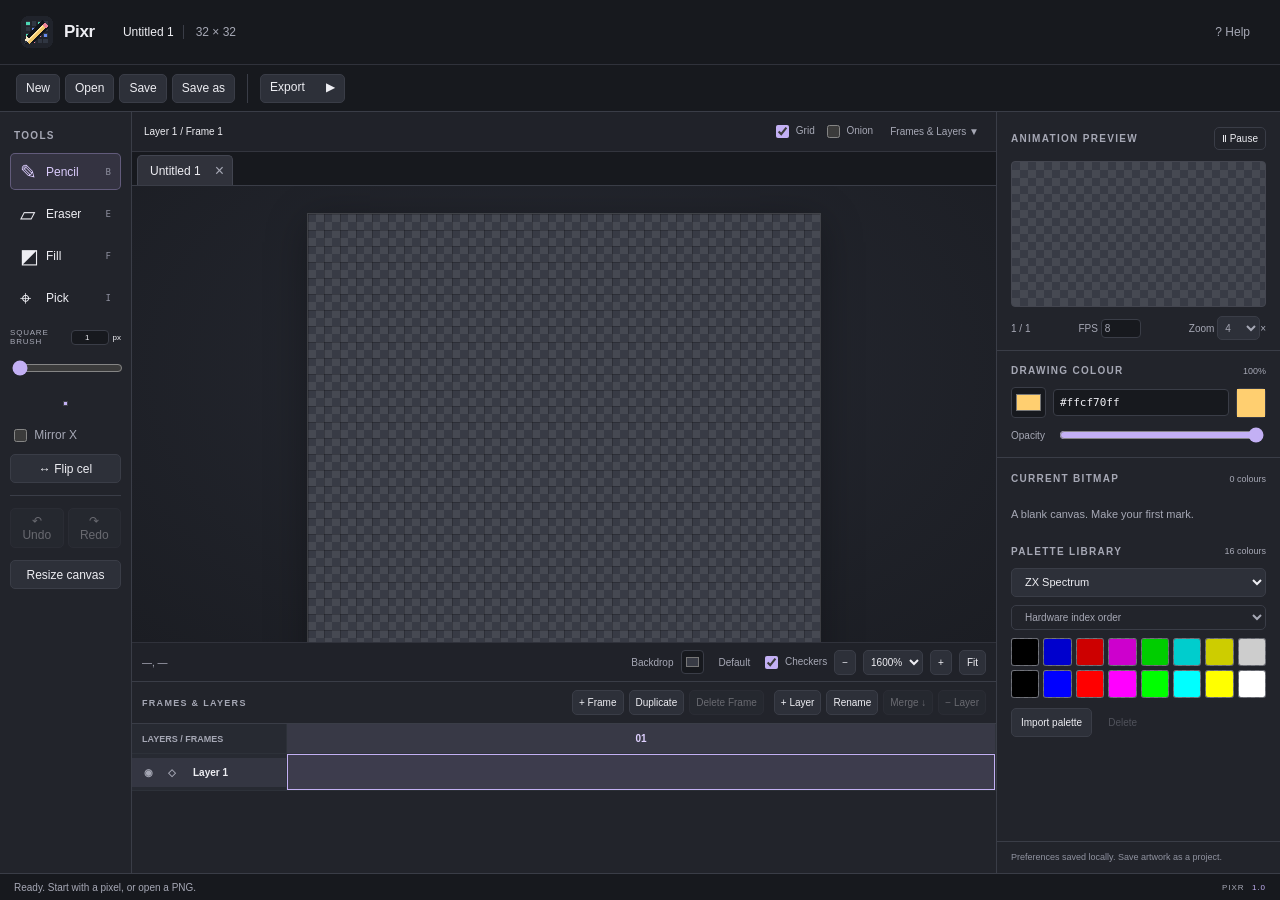
==== commit 57968735: "fixes" ====
--- a/index.html
+++ b/index.html
@@ -56,7 +56,7 @@
           <canvas id="art" width="32" height="32"></canvas><div id="pixel-grid"></div><div id="brush-cursor" hidden></div><div id="mirror-cursor" hidden></div>
         </div>
       </div>
-      <div class="viewbar"><span id="coordinates">—, —</span><span class="spacer"></span><label for="background">Backdrop</label><input type="color" id="background" value="#383b45" title="Transparency display colour"><label><input type="checkbox" id="checker" checked> Checkers</label><button id="zoom-out" title="Zoom out (−)">−</button><label class="sr-only" for="zoom">Canvas zoom</label><select id="zoom"></select><button id="zoom-in" title="Zoom in (+)">+</button><button id="fit" title="Fit canvas to editing area">Fit</button></div>
+      <div class="viewbar"><span id="coordinates">—, —</span><span class="spacer"></span><label for="background">Backdrop</label><input type="color" id="background" value="#383b45" title="Solid colour behind transparent pixels"><button id="reset-backdrop" class="quiet" title="Reset backdrop and show transparency checkers">Default</button><label><input type="checkbox" id="checker" checked> Checkers</label><button id="zoom-out" title="Zoom out (−)">−</button><label class="sr-only" for="zoom">Canvas zoom</label><select id="zoom"></select><button id="zoom-in" title="Zoom in (+)">+</button><button id="fit" title="Fit canvas to editing area">Fit</button></div>
     </section>
     <aside class="inspector panel" aria-label="Preview and palettes">
       <section class="preview-panel"><div class="section-title"><h2>ANIMATION PREVIEW</h2><button id="play" aria-pressed="true" title="Play or pause (Space)">Ⅱ Pause</button></div><div id="preview-viewport" class="checker"><canvas id="preview" width="32" height="32" aria-label="Animation preview"></canvas></div><div class="preview-controls"><span id="preview-frame">1 / 1</span><label>FPS <input id="fps" type="number" min="1" max="60" value="8"></label><label>Zoom <select id="preview-zoom"><option>1</option><option>2</option><option selected>4</option><option>6</option><option>8</option><option>12</option><option>16</option></select>×</label></div></section>
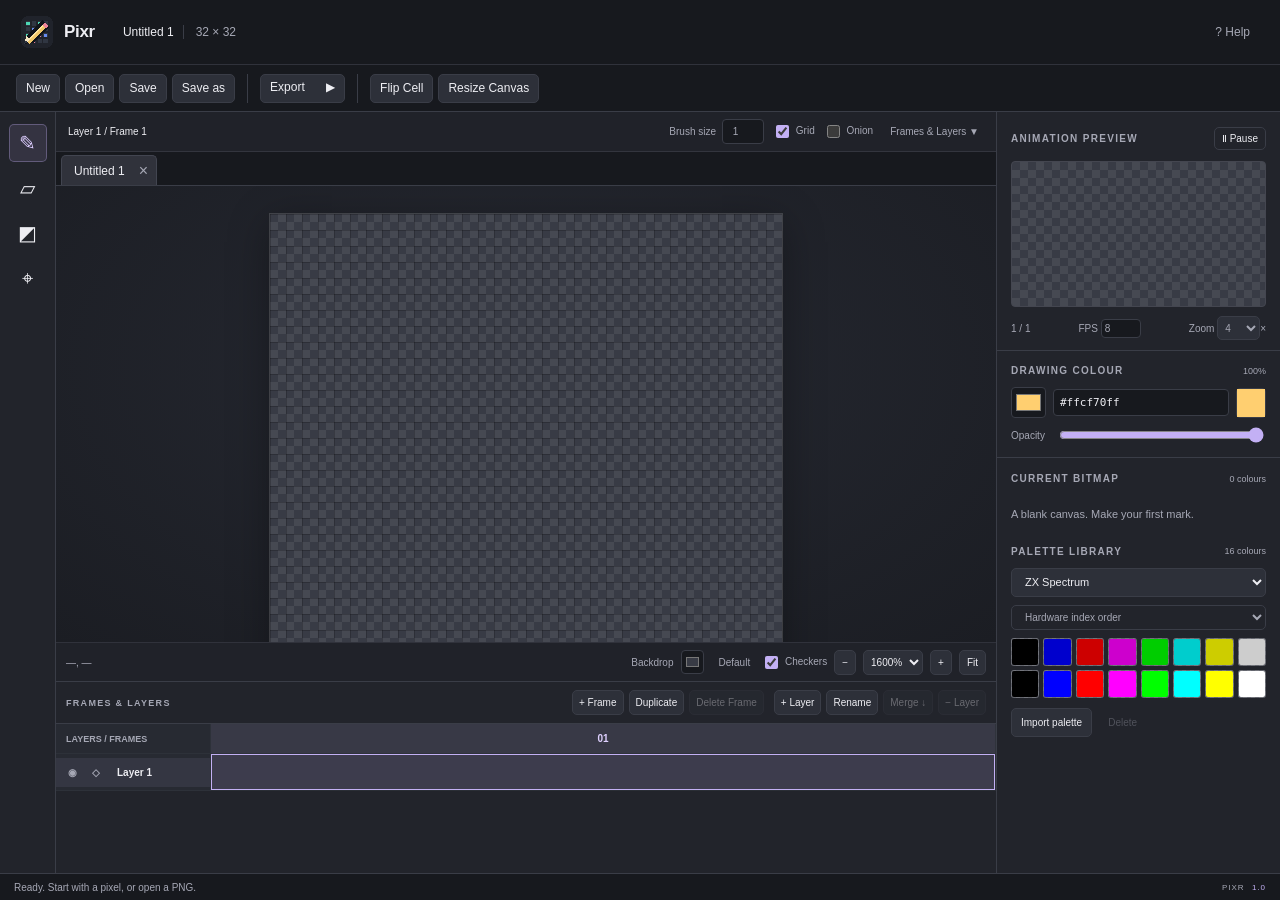
==== commit cfcdb675: "tweaks" ====
--- a/index.html
+++ b/index.html
@@ -30,30 +30,23 @@
   <nav class="filebar" aria-label="Files and export">
     <div class="button-group"><button id="new">New</button><button id="open-files">Open</button><button id="save-project">Save</button><button id="save-as">Save as</button></div>
     <details class="export-menu" id="export-menu"><summary>Export <span class="closed" aria-hidden="true">▶</span><span class="opened" aria-hidden="true">▼</span></summary><div class="menu"><button id="export-png">Current frame</button><button id="export-sheet">Animation sheet</button><button id="export-palette">Palette</button></div></details>
+    <div class="button-group image-actions"><button id="flip" title="Flip the active cel horizontally (H)">Flip Cell</button><button id="resize">Resize Canvas</button></div>
   </nav>
   <main>
     <aside class="tools panel" aria-label="Drawing tools">
-      <h2>TOOLS</h2>
       <div class="tool-list" role="group" aria-label="Active tool">
-        <button data-tool="pencil" title="Pencil (B)" aria-pressed="true"><span aria-hidden="true">✎</span>Pencil<kbd>B</kbd></button>
-        <button data-tool="eraser" title="Eraser (E)" aria-pressed="false"><span aria-hidden="true">▱</span>Eraser<kbd>E</kbd></button>
-        <button data-tool="fill" title="Flood fill (F)" aria-pressed="false"><span aria-hidden="true">◩</span>Fill<kbd>F</kbd></button>
-        <button data-tool="picker" title="Eyedropper (I), or hold Alt"><span aria-hidden="true">⌖</span>Pick<kbd>I</kbd></button>
+        <button data-tool="pencil" title="Pencil" aria-label="Pencil" aria-pressed="true"><span aria-hidden="true">✎</span></button>
+        <button data-tool="eraser" title="Eraser" aria-label="Eraser" aria-pressed="false"><span aria-hidden="true">▱</span></button>
+        <button data-tool="fill" title="Fill" aria-label="Fill" aria-pressed="false"><span aria-hidden="true">◩</span></button>
+        <button data-tool="picker" title="Eyedropper / Pick" aria-label="Eyedropper / Pick" aria-pressed="false"><span aria-hidden="true">⌖</span></button>
       </div>
-      <div class="brush-label"><label for="brush">SQUARE BRUSH</label><span class="brush-size-value"><input id="brush-number" type="number" min="1" max="8" step="1" value="1" aria-label="Brush size in pixels"><span>px</span></span></div>
-      <input id="brush" aria-label="Square brush size" type="range" min="1" max="8" value="1">
-      <div class="brush-sample"><span id="brush-sample"></span></div>
-      <div class="tool-options"><label><input type="checkbox" id="mirror"> Mirror X</label><button id="flip" title="Flip the active cel horizontally (H)">↔ Flip cel</button></div>
-      <hr>
-      <div class="undo-row"><button id="undo" title="Undo (⌘/Ctrl Z)">↶ Undo</button><button id="redo" title="Redo (⌘/Ctrl Shift Z)">↷ Redo</button></div>
-      <button id="resize">Resize canvas</button>
     </aside>
     <section class="workspace" aria-label="Pixel editor">
-      <div class="workspace-bar"><div class="workspace-label"><span id="cel-label">Layer 1 / Frame 1</span><span id="layer-state"></span></div><label><input type="checkbox" id="grid" checked> Grid</label><label><input type="checkbox" id="onion"> Onion</label><button id="timeline-toggle" class="quiet" aria-expanded="true">Frames &amp; Layers ▼</button></div>
+      <div class="workspace-bar"><div class="workspace-label"><span id="cel-label">Layer 1 / Frame 1</span><span id="layer-state"></span></div><label class="brush-control" for="brush-number">Brush size <input id="brush-number" type="number" min="1" max="8" step="1" value="1" aria-label="Brush size"></label><label><input type="checkbox" id="grid" checked> Grid</label><label><input type="checkbox" id="onion"> Onion</label><button id="timeline-toggle" class="quiet" aria-expanded="true">Frames &amp; Layers ▼</button></div>
       <nav id="document-tabs" class="document-tabs" role="tablist" aria-label="Open documents"></nav>
       <div id="stage" tabindex="0" aria-label="Drawing area. Use the mouse to paint; keyboard shortcuts are listed in Help.">
         <div id="surface" class="checker" role="img" aria-label="Pixel artwork">
-          <canvas id="art" width="32" height="32"></canvas><div id="pixel-grid"></div><div id="brush-cursor" hidden></div><div id="mirror-cursor" hidden></div>
+          <canvas id="art" width="32" height="32"></canvas><div id="pixel-grid"></div><div id="brush-cursor" hidden></div>
         </div>
       </div>
       <div class="viewbar"><span id="coordinates">—, —</span><span class="spacer"></span><label for="background">Backdrop</label><input type="color" id="background" value="#383b45" title="Solid colour behind transparent pixels"><button id="reset-backdrop" class="quiet" title="Reset backdrop and show transparency checkers">Default</button><label><input type="checkbox" id="checker" checked> Checkers</label><button id="zoom-out" title="Zoom out (−)">−</button><label class="sr-only" for="zoom">Canvas zoom</label><select id="zoom"></select><button id="zoom-in" title="Zoom in (+)">+</button><button id="fit" title="Fit canvas to editing area">Fit</button></div>
@@ -63,7 +56,6 @@
       <section class="color-panel"><div class="section-title"><h2>DRAWING COLOUR</h2><span id="color-alpha">100%</span></div><div class="color-inputs"><input id="color-picker" type="color" value="#ffcf70" aria-label="Drawing colour picker"><input id="hex" type="text" value="#ffcf70ff" spellcheck="false" maxlength="9" aria-label="Hex drawing colour" title="#RGB, #RGBA, #RRGGBB or #RRGGBBAA"><span id="selected-color" class="checker"></span></div><label class="alpha-label">Opacity <input id="alpha" type="range" min="0" max="255" value="255"></label></section>
       <div class="palette-area"><section><div class="section-title"><h2>CURRENT BITMAP</h2><span id="used-count">0 colours</span></div><div id="bitmap-palette" class="swatches" aria-label="Colours in the visible frame"></div><p id="bitmap-empty" class="muted">A blank canvas. Make your first mark.</p><button id="bitmap-more" class="quiet" hidden>Show all colours</button></section>
       <section class="library"><div class="section-title"><h2>PALETTE LIBRARY</h2><span id="library-count"></span></div><label class="sr-only" for="palette-select">Palette library</label><select id="palette-select"></select><label class="sr-only" for="arrangement">Palette arrangement</label><select id="arrangement"><option value="hardware">Hardware index order</option><option value="hue">Grouped by hue</option><option value="brightness">Sorted by brightness</option></select><div id="library-palette" class="swatches" aria-label="Selected palette colours"></div><div class="palette-actions"><button id="import-palette">Import palette</button><button id="delete-palette" class="quiet">Delete</button></div></section></div>
-      <p id="storage-status" class="storage-note">Projects are saved to files you control.</p>
     </aside>
     <section id="timeline" class="timeline panel" aria-label="Frames and layers"><div class="timeline-toolbar"><h2>FRAMES & LAYERS</h2><div class="button-group"><button id="add-frame">+ Frame</button><button id="duplicate-frame">Duplicate</button><button id="delete-frame" class="danger" title="Delete the selected animation frame">Delete Frame</button></div><div class="button-group"><button id="add-layer">+ Layer</button><button id="rename-layer">Rename</button><button id="merge-layer">Merge ↓</button><button id="delete-layer">− Layer</button></div></div><div id="timeline-scroll"><table id="timeline-table" aria-label="Layer and frame timeline"></table></div></section>
   </main>
@@ -73,6 +65,6 @@
   <dialog id="size-dialog"><form id="size-form"><div class="dialog-heading"><h2 id="size-title">New canvas</h2><button type="button" data-close="size-dialog" class="quiet" aria-label="Close">×</button></div><p id="size-description">Start with a transparent canvas.</p><div class="size-inputs"><label>Width <input id="width" type="number" min="1" max="256" value="32" required> px</label><span>×</span><label>Height <input id="height" type="number" min="1" max="256" value="32" required> px</label></div><fieldset id="anchors" hidden><legend>Anchor artwork to</legend><div class="anchor-grid" role="group" aria-label="Canvas resize anchor"></div><p>Canvas boundaries change; pixels are never scaled.</p></fieldset><p class="muted">Each dimension can be 1–256 pixels.</p><div class="dialog-actions"><button type="button" data-close="size-dialog">Cancel</button><button class="primary" id="size-submit">Create canvas</button></div></form></dialog>
   <dialog id="close-dialog" class="close-dialog"><div class="dialog-heading"><h2>Unsaved changes</h2></div><p>Save changes to <strong id="close-document-name"></strong> before closing?</p><div class="dialog-actions"><button data-choice="cancel">Cancel</button><button data-choice="discard" class="danger">Discard</button><button data-choice="save" class="primary">Save</button></div></dialog>
   <dialog id="message-dialog"><div class="dialog-heading"><h2 id="message-title">Pixr</h2><button data-close="message-dialog" class="quiet" aria-label="Close">×</button></div><p id="message-text"></p><div class="dialog-actions"><button data-close="message-dialog" class="primary">OK</button></div></dialog>
-  <dialog id="help-dialog"><div class="dialog-heading"><h2>A little help for your pixels</h2><button data-close="help-dialog" class="quiet" aria-label="Close">×</button></div><p>Draw on the selected layer and frame. The preview loops independently while you work.</p><p><strong>PNG</strong> is a finished, flattened image. A <strong>Pixr file (.pixr)</strong> is an editable document that keeps layers, frames, animation settings, palettes and other project data.</p><dl class="shortcuts"><dt>B / E / F / I</dt><dd>Pencil / eraser / fill / eyedropper</dd><dt>Alt + click</dt><dd>Pick a visible composited pixel, including alpha</dd><dt>[ / ]</dt><dd>Smaller / larger square brush</dd><dt>Shift + drag</dt><dd>Lock horizontally or vertically from the stroke origin</dd><dt>Shift + click</dt><dd>Line from the previous pencil or eraser endpoint</dd><dt>M / G / H</dt><dd>Mirror drawing / grid / flip current cel</dd><dt>Space</dt><dd>Play or pause the animation preview</dd><dt>+ / − / 0</dt><dd>Zoom in / out / fit</dd><dt>← / →</dt><dd>Previous / next frame</dd><dt>⌘/Ctrl Z</dt><dd>Undo; Shift to redo (also Ctrl Y)</dd><dt>⌘/Ctrl C / V / X</dt><dd>Copy / paste / cut text in editable fields</dd><dt>⌘/Ctrl O / S</dt><dd>Open / save active document</dd><dt>Native app: ⌘ N / W</dt><dd>New / close document</dd><dt>Native app: Ctrl + Tab</dt><dd>Next document; Ctrl + Shift + Tab goes to previous</dd></dl><p>Even brushes extend right and down: a 2 px brush at (x, y) paints (x…x+1, y…y+1). Opacity replaces pixels directly; repeated passes do not accumulate alpha.</p><p>Onion overlays the preceding frame in translucent blue as a drawing guide. Drop PNG images or Pixr project files onto the app to open them. Drag tabs to reorder documents.</p><p>Browser preferences are optional; your artwork is never automatically stored.</p><div class="dialog-actions"><button data-close="help-dialog" class="primary">Let’s draw</button></div></dialog>
+  <dialog id="help-dialog"><div class="dialog-heading"><h2>A little help for your pixels</h2><button data-close="help-dialog" class="quiet" aria-label="Close">×</button></div><p>Draw on the selected layer and frame. The preview loops independently while you work.</p><p><strong>PNG</strong> is a finished, flattened image. A <strong>Pixr file (.pixr)</strong> is an editable document that keeps layers, frames, animation settings, palettes and other project data.</p><dl class="shortcuts"><dt>B / E / F / I</dt><dd>Pencil / eraser / fill / eyedropper</dd><dt>Right-click</dt><dd>Erase with Pencil; draw with Eraser</dd><dt>Alt + click</dt><dd>Pick a visible composited pixel, including alpha</dd><dt>Brush size</dt><dd>Numeric control in the editing bar; [ / ] changes size</dd><dt>Shift + drag</dt><dd>Lock horizontally or vertically from the stroke origin</dd><dt>Shift + click</dt><dd>Line from the previous pencil or eraser endpoint</dd><dt>G / H</dt><dd>Toggle grid / flip current cel horizontally</dd><dt>Space</dt><dd>Play or pause the animation preview</dd><dt>+ / − / 0</dt><dd>Zoom in / out / fit</dd><dt>← / →</dt><dd>Previous / next frame</dd><dt>⌘/Ctrl Z</dt><dd>Undo; Shift to redo (also Ctrl Y)</dd><dt>⌘/Ctrl C / V / X</dt><dd>Copy / paste / cut text in editable fields</dd><dt>⌘/Ctrl O / S</dt><dd>Open / save active document</dd><dt>Native app: ⌘ N / W</dt><dd>New / close document</dd><dt>Native app: Ctrl + Tab</dt><dd>Next document; Ctrl + Shift + Tab goes to previous</dd></dl><p>Browser: Flip Cell and Resize Canvas are after Export in the toolbar. Native macOS: use the Image menu for these actions.</p><p>Even brushes extend right and down: a 2 px brush at (x, y) paints (x…x+1, y…y+1). Opacity replaces pixels directly; repeated passes do not accumulate alpha.</p><p>Onion overlays the preceding frame in translucent blue as a drawing guide. Drop PNG images or Pixr project files onto the app to open them. Drag tabs to reorder documents.</p><p>Browser preferences are optional; your artwork is never automatically stored.</p><div class="dialog-actions"><button data-close="help-dialog" class="primary">Let’s draw</button></div></dialog>
 </body>
 </html>
--- a/style.css
+++ b/style.css
@@ -218,6 +218,8 @@
   padding-left:12px
 }
 
+.filebar .image-actions { border-left:1px solid var(--edge); padding-left:12px }
+
 .native-app .filebar { display:none }
 
 .export-menu {
@@ -265,7 +267,7 @@
 
 main {
   display:grid;
-  grid-template-columns:132px minmax(0,1fr) 284px;
+  grid-template-columns:56px minmax(0,1fr) 284px;
   grid-template-rows:minmax(150px,1fr) auto;
   flex:1;
   min-height:0
@@ -279,36 +281,35 @@
   grid-column:1;
   grid-row:1/3;
   border-right:1px solid var(--edge);
-  padding:18px 10px 12px;
+  padding:12px 8px;
   display:flex;
   flex-direction:column;
-  overflow:auto;
-  gap:12px
-}
-
-.tools h2 {
-  padding-left:4px
+  align-items:center;
+  overflow-x:hidden;
+  overflow-y:auto
 }
 
 .tool-list {
   display:flex;
   flex-direction:column;
-  gap:5px
+  gap:7px
 }
 
 .tool-list button {
   display:flex;
   align-items:center;
-  text-align:left;
-  gap:8px;
-  min-height:37px;
+  justify-content:center;
+  width:38px;
+  height:38px;
+  padding:4px;
+  font-size:20px;
   background:transparent;
   border-color:transparent
 }
 
 .tool-list button>span {
   font-size:20px;
-  width:18px;
+  width:22px;
   line-height:1
 }
 
@@ -318,74 +319,8 @@
   color:#dacbfc
 }
 
-.tool-list kbd {
-  margin-left:auto;
-  color:#8f91a0;
-  font-size:9px
-}
-
-.brush-label {
-  font-size:8px;
-  letter-spacing:.8px;
-  display:flex;
-  justify-content:space-between
-}
-
-.brush-size-value {
-  display:flex;
-  align-items:center;
-  gap:4px;
-  color:var(--text);
-  letter-spacing:0
-}
-
-.brush-size-value input {
-  width:38px;
-  padding:2px 3px;
-  text-align:right;
-  font:inherit;
-  color:inherit
-}
-
-.brush-sample {
-  height:26px;
-  display:flex;
-  justify-content:center;
-  align-items:center
-}
-
-.brush-sample span {
-  background:var(--accent);
-  box-shadow:0 0 0 1px #ffffff22
-}
-
-.tool-options {
-  display:flex;
-  flex-direction:column;
-  gap:12px
-}
-
-.tool-options label {
-  padding-left:4px
-}
-
-.undo-row {
-  display:flex;
-  gap:4px;
-  flex-wrap:wrap
-}
-
-.undo-row button {
-  flex:1;
-  padding:5px
-}
-
-.tools hr {
-  border:0;
-  border-top:1px solid var(--edge);
-  width:100%;
-  margin:0
-}
+.brush-control { display:flex; align-items:center; gap:6px; white-space:nowrap }
+.brush-control input { width:42px; padding:6px; text-align:center; font:inherit }
 
 .tool-hint {
   font-size:10px;
@@ -538,16 +473,12 @@
   background-size:16px 16px
 }
 
-#brush-cursor,#mirror-cursor {
+#brush-cursor {
   position:absolute;
   pointer-events:none;
   border:1px solid white;
   box-shadow:0 0 0 1px #000;
   z-index:2
-}
-
-#mirror-cursor {
-  border-style:dashed
 }
 
 .inspector {
@@ -1045,7 +976,7 @@
 
 @media(max-width:1120px) {
   main {
-    grid-template-columns:115px minmax(0,1fr) 258px
+    grid-template-columns:56px minmax(0,1fr) 258px
   }
 
   .app-header {
@@ -1080,10 +1011,6 @@
     padding:5px
   }
 
-  .tool-list kbd {
-    display:none
-  }
-
   .workspace-bar {
     gap:8px;
     padding:5px 8px
@@ -1133,10 +1060,6 @@
 
   .section-title {
     margin-bottom:8px
-  }
-
-  .storage-note {
-    font-size:8px
   }
 
   .palette-area {
